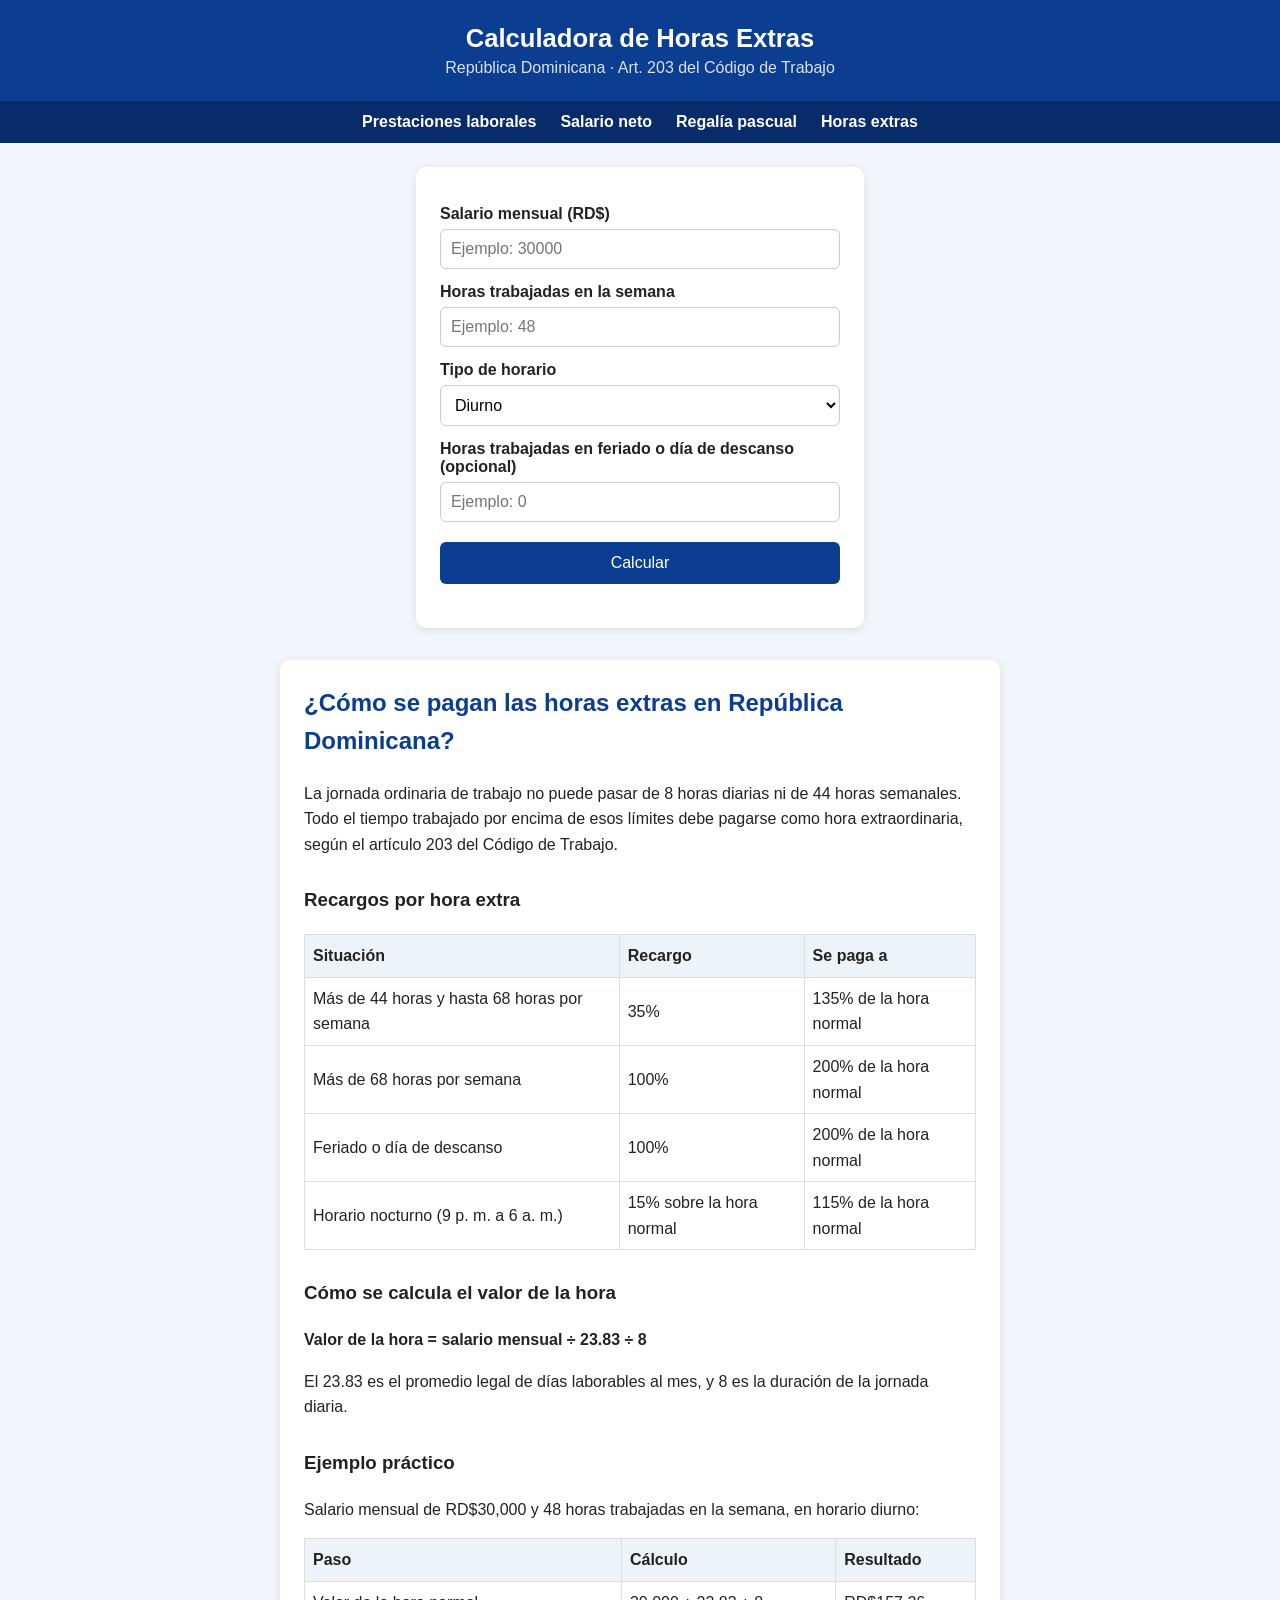
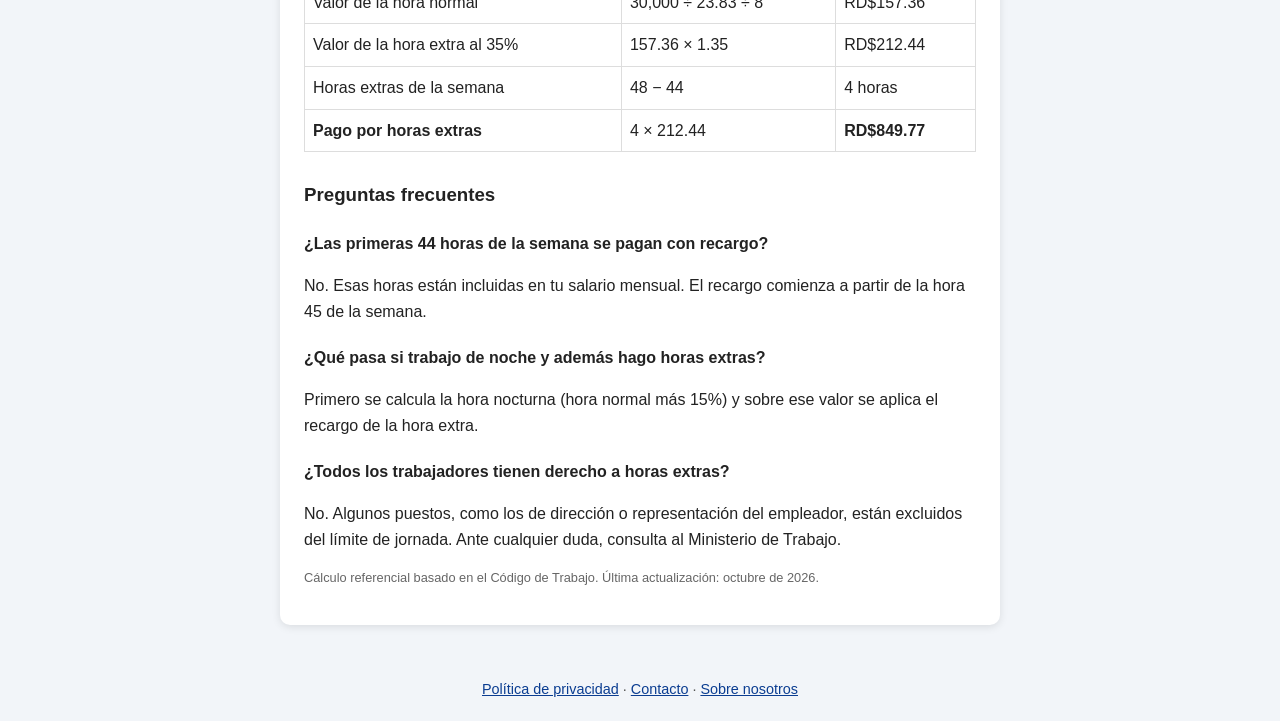
==== horas-extras.html @ 0854a7ed "Add files via upload" ====
<!DOCTYPE html>
<html lang="es">
<head>
  <meta charset="UTF-8">
  <meta name="viewport" content="width=device-width, initial-scale=1.0">
  <title>Calculadora de Horas Extras República Dominicana 2026</title>
  <link rel="stylesheet" href="estilos.css">
</head>
<body>
  <header>
    <h1>Calculadora de Horas Extras</h1>
    <p>República Dominicana · Art. 203 del Código de Trabajo</p>
  </header>

  <nav class="menu">
    <a href="index.html">Prestaciones laborales</a>
    <a href="salario-neto.html">Salario neto</a>
    <a href="regalia-pascual.html">Regalía pascual</a>
    <a href="horas-extras.html">Horas extras</a>
  </nav>

  <main>
    <section class="calculadora">
      <label for="salario">Salario mensual (RD$)</label>
      <input type="number" id="salario" placeholder="Ejemplo: 30000">

      <label for="horas">Horas trabajadas en la semana</label>
      <input type="number" id="horas" placeholder="Ejemplo: 48" min="0">

      <label for="turno">Tipo de horario</label>
      <select id="turno">
        <option value="diurno">Diurno</option>
        <option value="nocturno">Nocturno (9:00 p. m. a 6:00 a. m.)</option>
      </select>

      <label for="feriado">Horas trabajadas en feriado o día de descanso (opcional)</label>
      <input type="number" id="feriado" placeholder="Ejemplo: 0" min="0">

      <button onclick="calcularHorasExtras()">Calcular</button>

      <div id="resultado"></div>
    </section>
  </main>

  <article class="guia">
    <h2>¿Cómo se pagan las horas extras en República Dominicana?</h2>
    <p>La jornada ordinaria de trabajo no puede pasar de 8 horas diarias ni de 44 horas semanales. Todo el tiempo trabajado por encima de esos límites debe pagarse como hora extraordinaria, según el artículo 203 del Código de Trabajo.</p>

    <h3>Recargos por hora extra</h3>
    <table>
      <tr><th>Situación</th><th>Recargo</th><th>Se paga a</th></tr>
      <tr><td>Más de 44 horas y hasta 68 horas por semana</td><td>35%</td><td>135% de la hora normal</td></tr>
      <tr><td>Más de 68 horas por semana</td><td>100%</td><td>200% de la hora normal</td></tr>
      <tr><td>Feriado o día de descanso</td><td>100%</td><td>200% de la hora normal</td></tr>
      <tr><td>Horario nocturno (9 p. m. a 6 a. m.)</td><td>15% sobre la hora normal</td><td>115% de la hora normal</td></tr>
    </table>

    <h3>Cómo se calcula el valor de la hora</h3>
    <p><strong>Valor de la hora = salario mensual ÷ 23.83 ÷ 8</strong></p>
    <p>El 23.83 es el promedio legal de días laborables al mes, y 8 es la duración de la jornada diaria.</p>

    <h3>Ejemplo práctico</h3>
    <p>Salario mensual de RD$30,000 y 48 horas trabajadas en la semana, en horario diurno:</p>
    <table>
      <tr><th>Paso</th><th>Cálculo</th><th>Resultado</th></tr>
      <tr><td>Valor de la hora normal</td><td>30,000 ÷ 23.83 ÷ 8</td><td>RD$157.36</td></tr>
      <tr><td>Valor de la hora extra al 35%</td><td>157.36 × 1.35</td><td>RD$212.44</td></tr>
      <tr><td>Horas extras de la semana</td><td>48 − 44</td><td>4 horas</td></tr>
      <tr><td><strong>Pago por horas extras</strong></td><td>4 × 212.44</td><td><strong>RD$849.77</strong></td></tr>
    </table>

    <h3>Preguntas frecuentes</h3>
    <h4>¿Las primeras 44 horas de la semana se pagan con recargo?</h4>
    <p>No. Esas horas están incluidas en tu salario mensual. El recargo comienza a partir de la hora 45 de la semana.</p>
    <h4>¿Qué pasa si trabajo de noche y además hago horas extras?</h4>
    <p>Primero se calcula la hora nocturna (hora normal más 15%) y sobre ese valor se aplica el recargo de la hora extra.</p>
    <h4>¿Todos los trabajadores tienen derecho a horas extras?</h4>
    <p>No. Algunos puestos, como los de dirección o representación del empleador, están excluidos del límite de jornada. Ante cualquier duda, consulta al Ministerio de Trabajo.</p>
    <p class="aviso">Cálculo referencial basado en el Código de Trabajo. Última actualización: octubre de 2026.</p>
  </article>

  <footer class="pie">
    <a href="privacidad.html">Política de privacidad</a> ·
    <a href="contacto.html">Contacto</a> ·
    <a href="sobre-nosotros.html">Sobre nosotros</a>
  </footer>

  <script src="horas-extras.js"></script>
</body>
</html>
---- estilos.css ----
* { box-sizing: border-box; }

body {
  font-family: Arial, sans-serif;
  background: #f2f5f9;
  margin: 0;
  color: #222;
}

header {
  background: #0b3d91;
  color: white;
  text-align: center;
  padding: 24px 16px;
}

header h1 { margin: 0 0 6px; font-size: 1.6rem; }
header p { margin: 0; opacity: 0.85; }

main { max-width: 480px; margin: 24px auto; padding: 0 16px; }

.calculadora {
  background: white;
  padding: 24px;
  border-radius: 10px;
  box-shadow: 0 2px 8px rgba(0, 0, 0, 0.1);
}

label { display: block; margin: 14px 0 6px; font-weight: bold; }

input {
  width: 100%;
  padding: 10px;
  font-size: 1rem;
  border: 1px solid #ccc;
  border-radius: 6px;
}

button {
  width: 100%;
  margin-top: 20px;
  padding: 12px;
  font-size: 1rem;
  background: #0b3d91;
  color: white;
  border: none;
  border-radius: 6px;
  cursor: pointer;
}

button:hover { background: #082c69; }

#resultado { margin-top: 20px; }

.fila {
  display: flex;
  justify-content: space-between;
  padding: 8px 0;
  border-bottom: 1px solid #eee;
}

.total {
  font-weight: bold;
  font-size: 1.1rem;
  border-bottom: none;
  color: #0b3d91;
}

.aviso { font-size: 0.8rem; color: #666; margin-top: 12px; }
select {
  width: 100%;
  padding: 10px;
  font-size: 1rem;
  border: 1px solid #ccc;
  border-radius: 6px;
  background: white;
}
.guia {
  max-width: 720px;
  margin: 32px auto;
  padding: 24px;
  background: white;
  border-radius: 10px;
  box-shadow: 0 2px 8px rgba(0, 0, 0, 0.1);
  line-height: 1.6;
}

.guia h2 { color: #0b3d91; margin-top: 0; }
.guia h3 { margin-top: 28px; }
.guia h4 { margin-bottom: 4px; }

.guia table {
  width: 100%;
  border-collapse: collapse;
  margin: 12px 0;
}

.guia th, .guia td {
  border: 1px solid #ddd;
  padding: 8px;
  text-align: left;
}

.guia th { background: #eef2f9; }
.pie {
  text-align: center;
  padding: 24px 16px;
  font-size: 0.9rem;
  color: #555;
}

.pie a, .volver { color: #0b3d91; }
header .volver { color: white; }
.menu {
  display: flex;
  justify-content: center;
  gap: 24px;
  padding: 12px;
  background: #082c69;
}

.menu a { color: white; text-decoration: none; font-weight: bold; }
.menu a:hover { text-decoration: underline; }
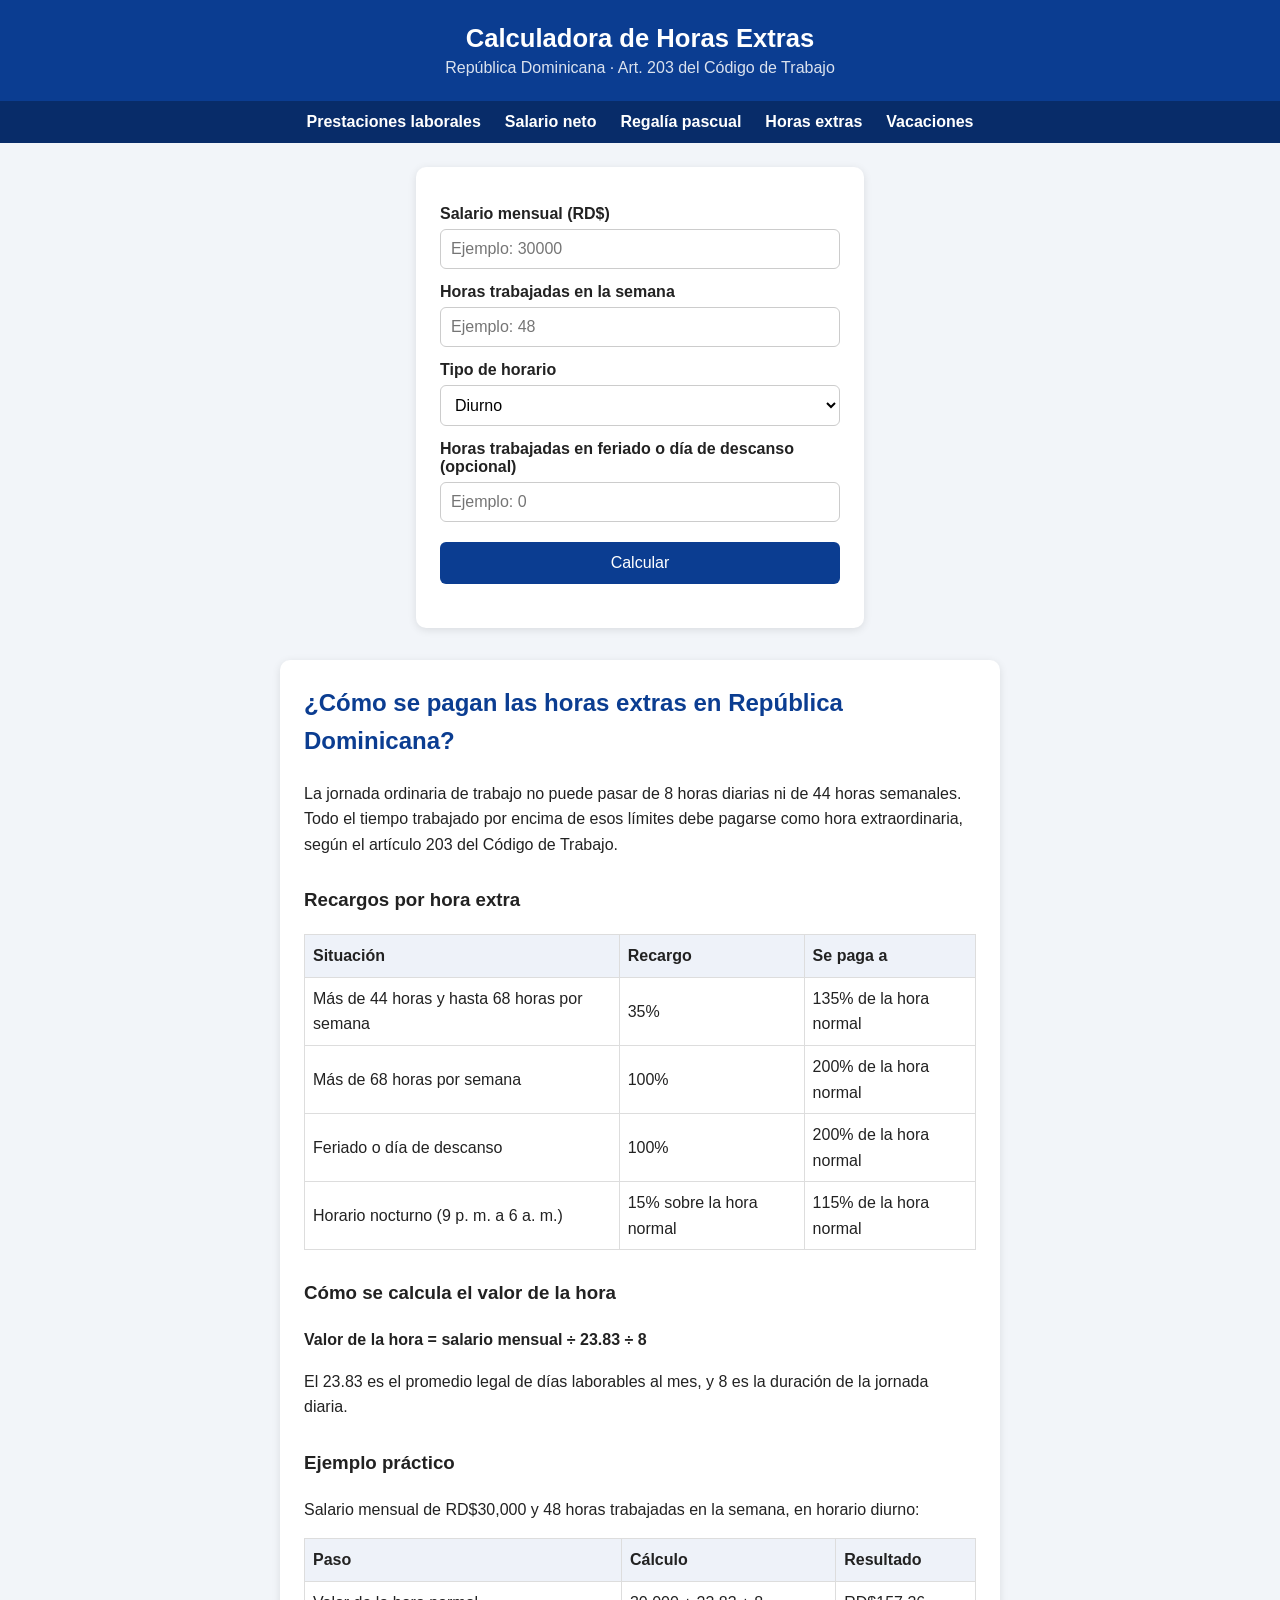
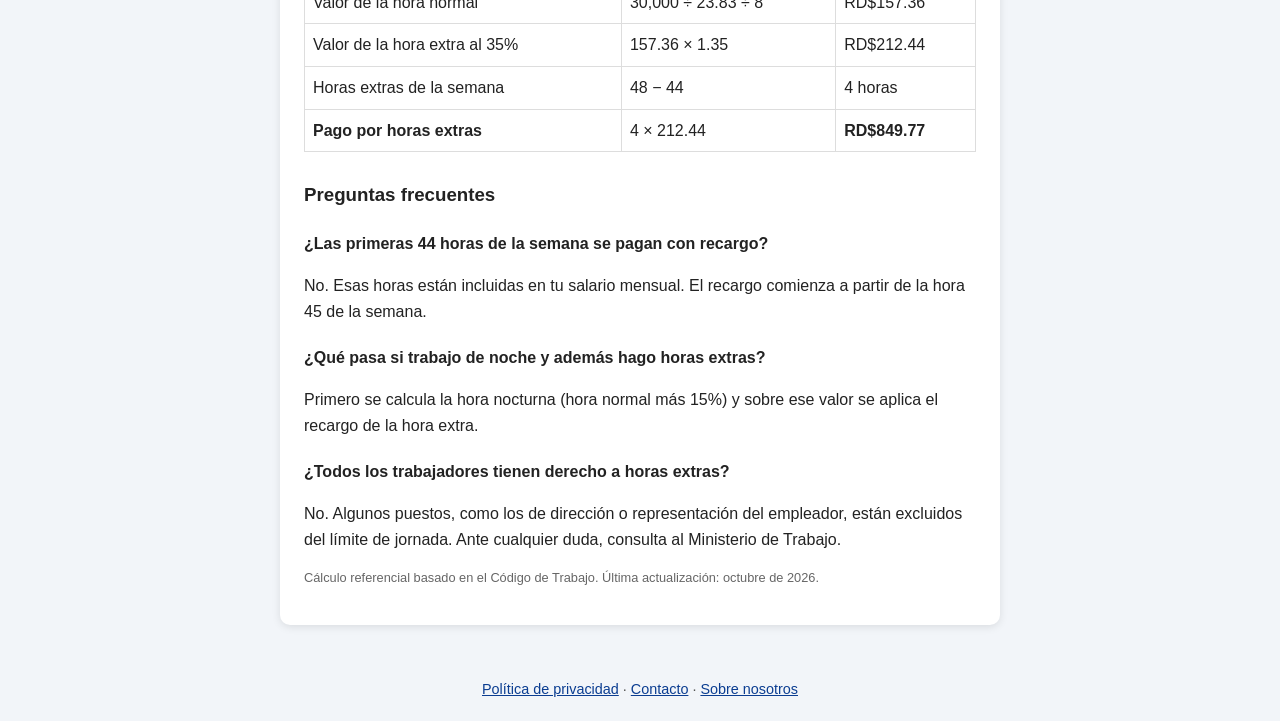
==== commit 666f443d: "Add files via upload" ====
--- a/horas-extras.html
+++ b/horas-extras.html
@@ -17,6 +17,7 @@
     <a href="salario-neto.html">Salario neto</a>
     <a href="regalia-pascual.html">Regalía pascual</a>
     <a href="horas-extras.html">Horas extras</a>
+    <a href="vacaciones.html">Vacaciones</a>
   </nav>
 
   <main>
